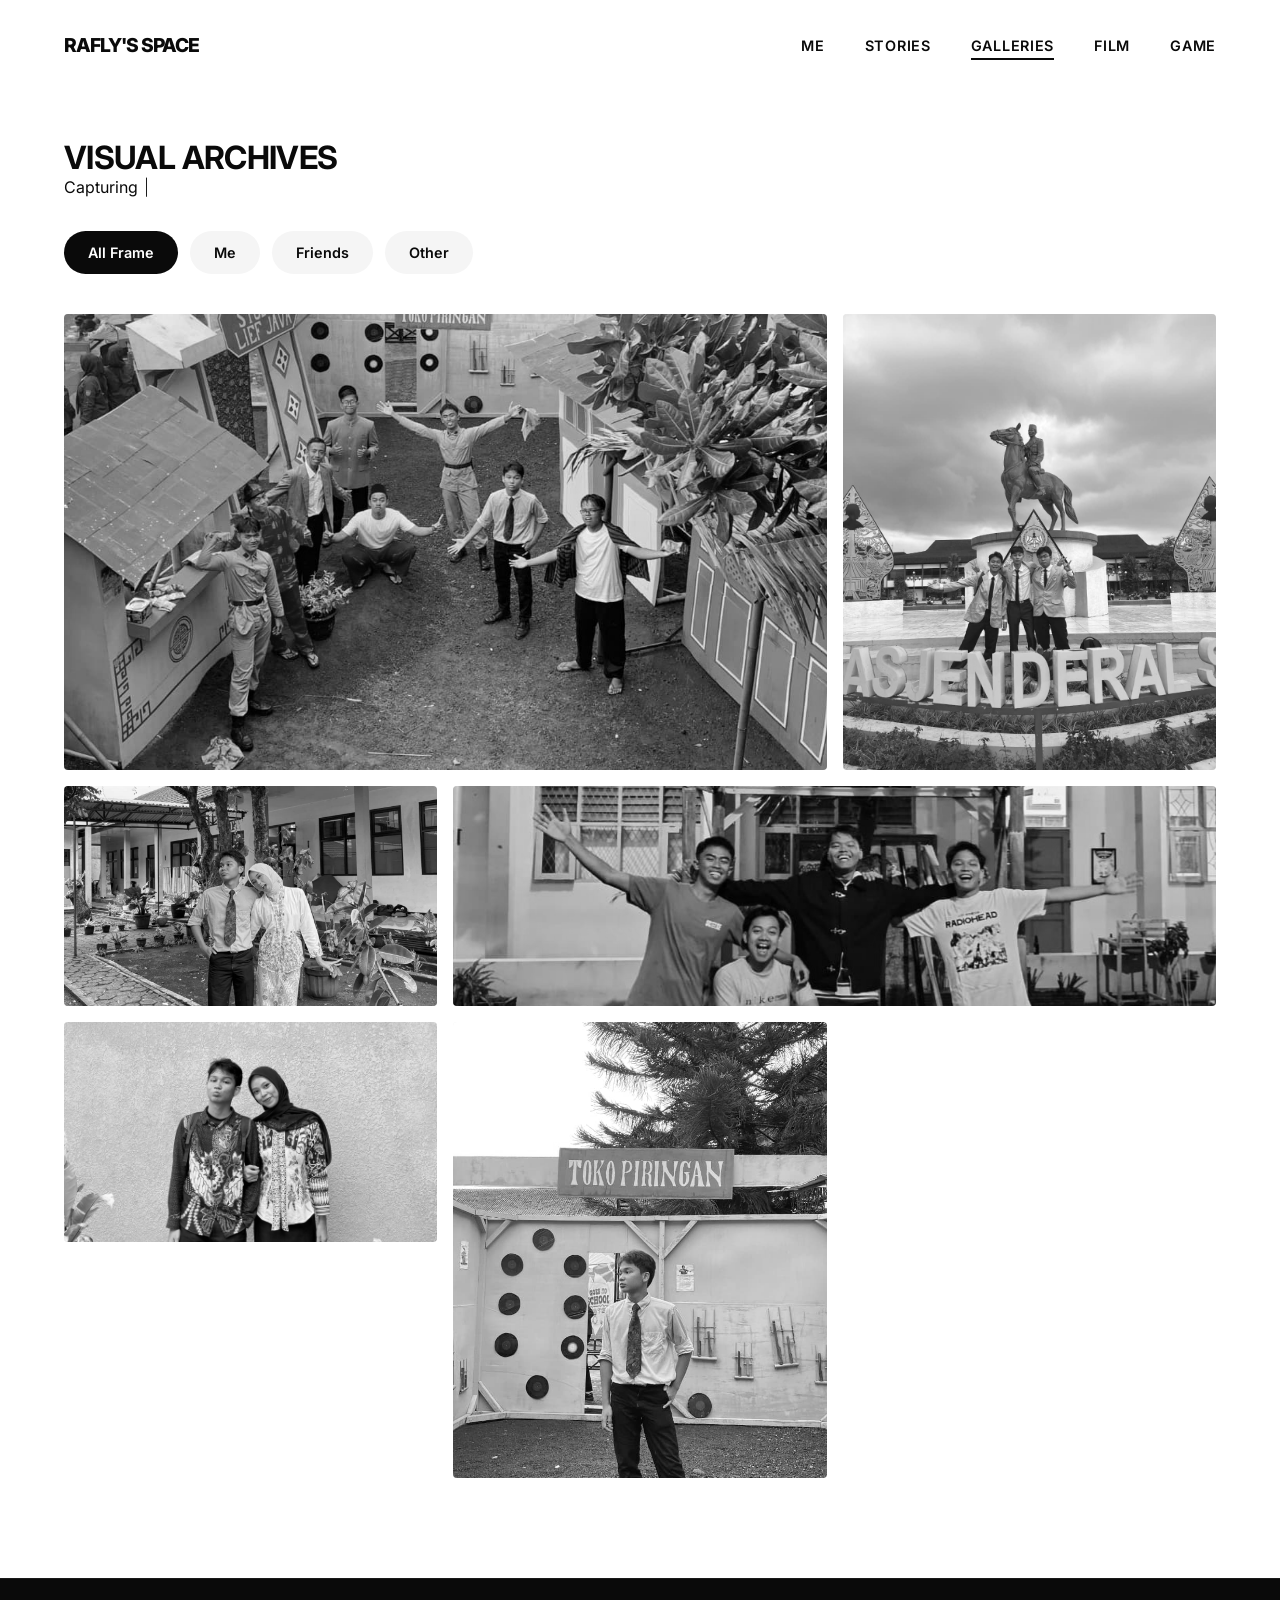
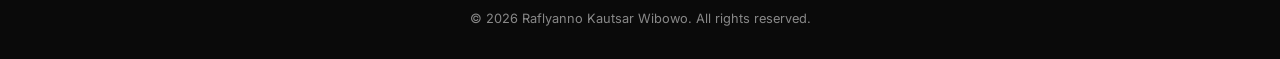
==== galleries.html @ 226706e0 "Add files via upload" ====
<!DOCTYPE html>
<html lang="id">
<head>
    <meta charset="UTF-8">
    <meta name="viewport" content="width=device-width, initial-scale=1.0">
    <title>Galleries - Rafly's Space</title>
    <link rel="preconnect" href="https://fonts.googleapis.com">
    <link rel="preconnect" href="https://fonts.gstatic.com" crossorigin>
    <link href="https://fonts.googleapis.com/css2?family=Inter:wght@400;600;700;800&display=swap" rel="stylesheet">
    
    <!-- Panggil style utama & style khusus galleries -->
    <link rel="stylesheet" href="style.css">
    <link rel="stylesheet" href="stylegalleries.css">
</head>
<body>

    <!-- Navigasi -->
    <nav class="navbar">
        <div class="logo">
            <a href="index.html">Rafly's Space</a>
        </div>
        <ul class="nav-links">
            <li><a href="me.html">Me</a></li>
            <li><a href="stories.html">Stories</a></li>
            <li><a href="galleries.html" class="active">Galleries</a></li>
            <li><a href="film.html">Film</a></li>
            <li><a href="game.html">Game</a></li>
        </ul>
    </nav>

    <!-- Konten Utama Galeri -->
    <main class="container nike-gallery-container">
        
        <div class="gallery-intro">
            <h1 class="nike-title">VISUAL ARCHIVES</h1>
            <p class="typing-text" data-words='["Capturing streets.", "Cinematic framing.", "Minimalist perspectives."]'>Stills from my lens.</p>
        </div>

        <!-- Trik Filter CSS Murni (Nike Pill Style) -->
        <input type="radio" id="gallery-all" name="gallery-filter" checked hidden>
        <input type="radio" id="gallery-street" name="gallery-filter" hidden>
        <input type="radio" id="gallery-cinema" name="gallery-filter" hidden>
        <input type="radio" id="gallery-minimal" name="gallery-filter" hidden>

        <div class="filter-pill-group">
            <label for="gallery-all" class="pill-btn">All Frame</label>
            <label for="gallery-street" class="pill-btn">Me</label>
            <label for="gallery-cinema" class="pill-btn">Friends</label>
            <label for="gallery-minimal" class="pill-btn">Other</label>
        </div>

        <!-- ASYMMETRICAL BENTO GRID LAYOUT -->
        <div class="bento-grid">
            
            <!-- FOTO 1: BESAR (Big Square) -->
            <div class="gallery-item item-big cat-street">
                <img src="Properti.jpeg" alt="Properti">
                <div class="item-overlay">
                    <span class="item-category">Property Kids</span>
                    <h3 class="item-caption">After Pagelaran</h3>
                </div>
            </div>

            <!-- FOTO 2: TINGGI (Vertical Wall) -->
            <div class="gallery-item item-tall cat-cinema">
                <img src="Uncut.jpeg" alt="Uncut">
                <div class="item-overlay">
                    <span class="item-category">Kipli at Unsoed</span>
                    <h3 class="item-caption">Physical Registration</h3>
                </div>
            </div>

            <!-- FOTO 3: KECIL STANDAR -->
            <div class="gallery-item cat-minimal">
                <img src="Potbar1.jpeg" alt="Potbar1">
                <div class="item-overlay">
                    <span class="item-category">R&K</span>
                    <h3 class="item-caption">After Pagelaran</h3>
                </div>
            </div>

            <!-- FOTO 4: LEBAR (Horizontal Landscape) -->
            <div class="gallery-item item-wide cat-cinema">
                <img src="Properti2.jpeg" alt="Properti2">
                <div class="item-overlay">
                    <span class="item-category">Property Kids</span>
                    <h3 class="item-caption">Where it all began</h3>
                </div>
            </div>

            <!-- FOTO 5: KECIL STANDAR -->
            <div class="gallery-item cat-street">
                <img src="Potbar2.jpeg" alt="Potbar2">
                <div class="item-overlay">
                    <span class="item-category">R&K</span>
                    <h3 class="item-caption">Graduation</h3>
                </div>
            </div>

            <!-- FOTO 6: TINGGI (Vertical Wall) -->
            <div class="gallery-item item-tall cat-minimal">
                <img src="Kipli.jpeg" alt="Kipli">
                <div class="item-overlay">
                    <span class="item-category">Kipli Cool</span>
                    <h3 class="item-caption">After Pagelaran </h3>
                </div>
            </div>

        </div>
    </main>

    <!-- MODAL LIGHTBOX INTERAKTIF (Pop-up Foto Fullscreen Modern) -->
    <div class="lightbox-modal" id="lightbox">
        <span class="lightbox-close">&times;</span>
        <img class="lightbox-content" id="lightbox-img" src="" alt="">
        <div class="lightbox-caption" id="lightbox-caption"></div>
    </div>

    <!-- Footer -->
    <footer class="footer">
        <p>&copy; 2026 Raflyanno Kautsar Wibowo. All rights reserved.</p>
    </footer>

    <!-- Hubungkan ke script global -->
    <script src="script.js" defer></script>
</body>
</html>
---- style.css ----
/* --- CSS RESET & VARIABLES --- */
:root {
    --black: #0a0a0a;
    --white: #ffffff;
    --gray: #888888;
    --light-gray: #f5f5f5;
    --border-color: #333333;
}

* {
    margin: 0;
    padding: 0;
    box-sizing: border-box;
}

body {
    font-family: 'Inter', sans-serif;
    background-color: var(--white);
    color: var(--black);
    line-height: 1.6;
    overflow-x: hidden;
}

a {
    text-decoration: none;
    color: inherit;
    transition: color 0.3s ease;
}

ul {
    list-style: none;
}

/* --- TYPOGRAPHY UTILITIES --- */
.text-gray { color: var(--gray); }
.text-white { color: var(--white); }
h1, h2, h3 { font-weight: 800; line-height: 1.1; letter-spacing: -0.03em; }
h2 { font-size: 2.5rem; margin-bottom: 1.5rem; }

.section {
    padding: 100px 5%;
}
.container {
    max-width: 1200px;
    margin: 0 auto;
}

/* --- NAVBAR --- */
.navbar {
    display: flex;
    justify-content: space-between;
    align-items: center;
    padding: 30px 5%;
    position: fixed;
    width: 100%;
    top: 0;
    background-color: rgba(255, 255, 255, 0.9);
    backdrop-filter: blur(10px);
    z-index: 1000;
}

.logo a {
    font-size: 1.2rem;
    font-weight: 800;
    letter-spacing: -0.05em;
    text-transform: uppercase;
}

.nav-links {
    display: flex;
    gap: 40px;
}

.nav-links a {
    font-size: 0.9rem;
    font-weight: 600;
    text-transform: uppercase;
    letter-spacing: 0.05em;
}

.nav-links a:hover {
    color: var(--gray);
}

.hamburger { display: none; } /* Hanya untuk mobile nanti */

/* --- HERO SECTION --- */
.hero {
    height: 100vh;
    display: flex;
    align-items: center;
    padding: 0 5%;
    padding-top: 80px;
}

.subtitle {
    font-size: 1rem;
    text-transform: uppercase;
    letter-spacing: 0.1em;
    color: var(--gray);
    margin-bottom: 20px;
    font-weight: 600;
}

.title {
    font-size: clamp(3rem, 8vw, 6rem);
}

/* --- ABOUT SECTION --- */
.about-grid {
    display: grid;
    grid-template-columns: 1fr 1fr;
    gap: 80px;
    align-items: center;
}

.about-text p {
    font-size: 1.1rem;
    margin-bottom: 20px;
}

.image-placeholder {
    width: 100%;
    aspect-ratio: 4/5;
    background-color: var(--light-gray);
    display: flex;
    justify-content: center;
    align-items: center;
    color: var(--gray);
    font-weight: 600;
    letter-spacing: 0.1em;
}

/* --- CONTACT SECTION --- */
.bg-black {
    background-color: var(--black);
    color: var(--white);
}

.contact-grid {
    display: grid;
    grid-template-columns: 1fr 1fr;
    gap: 80px;
}

.contact-details {
    margin-top: 40px;
}

.contact-details p {
    font-size: 1.2rem;
    margin-bottom: 10px;
}

/* Form Minimalis */
.input-group {
    margin-bottom: 30px;
}

input, textarea {
    width: 100%;
    background: transparent;
    border: none;
    border-bottom: 1px solid var(--border-color);
    padding: 15px 0;
    color: var(--white);
    font-size: 1rem;
    font-family: inherit;
    transition: border-color 0.3s ease;
}

input:focus, textarea:focus {
    outline: none;
    border-bottom: 1px solid var(--white);
}

.btn-submit {
    background-color: var(--white);
    color: var(--black);
    border: none;
    padding: 15px 40px;
    font-size: 0.9rem;
    font-weight: 600;
    letter-spacing: 0.1em;
    cursor: pointer;
    transition: background-color 0.3s ease, color 0.3s ease;
}

.btn-submit:hover {
    background-color: var(--gray);
    color: var(--white);
}

/* --- FOOTER --- */
.footer {
    text-align: center;
    padding: 30px 5%;
    font-size: 0.8rem;
    color: var(--gray);
    background-color: var(--black);
    border-top: 1px solid #1a1a1a;
}

/* --- RESPONSIVE MOBILE --- */
@media (max-width: 768px) {
    .nav-links { display: none; } /* Nav link disembunyikan di mobile untuk kesederhanaan saat ini */
    
    .about-grid, .contact-grid {
        grid-template-columns: 1fr;
        gap: 40px;
    }
}

/* Kotak pembungkus dibuat bulat sempurna */
.about-image {
    width: 350px;              /* Tentukan lebar lingkaran */
    height: 350px;             /* Tinggi HARUS SAMA dengan lebar agar bulat, bukan oval */
    border-radius: 50%;        /* Mengubah kotak menjadi lingkaran murni */
    overflow: hidden;          /* Memotong bagian gambar yang keluar dari lingkaran */
    border: 4px solid var(--black); /* Bingkai hitam minimalis ala Nike */
    box-shadow: 0 10px 30px rgba(0, 0, 0, 0.05); /* Bayangan halus agar estetik */
    margin: 0 auto;            /* Otomatis di tengah jika layar mengecil */
}

/* Pengaturan gambar di dalam lingkaran */
.about-image img {
    width: 100%;
    height: 100%;
    object-fit: cover;         /* Memastikan foto tidak gepeng dan terpotong rapi */
    object-position: center;   /* Fokus foto tetap di tengah */
    filter: grayscale(100%);   /* Efek hitam-putih estetik */
    transition: transform 0.5s ease, filter 0.5s ease;
}

/* Efek interaktif saat kursor menyentuh foto */
.about-image:hover img {
    filter: grayscale(0%);     /* Warna foto muncul kembali */
    transform: scale(1.05);    /* Foto sedikit membesar (zoom-in halus) */
}

/* --- TOMBOL EKSPLORASI BARU (STYLE NIKE MINIMALIS) --- */
.btn-explore {
    display: inline-block;
    margin-top: 25px;
    padding: 14px 30px;
    border: 1px solid var(--black);
    background-color: transparent;
    color: var(--black);
    font-size: 0.8rem;
    font-weight: 600;
    text-transform: uppercase;
    letter-spacing: 0.1em;
    transition: all 0.3s ease;
}

.btn-explore:hover {
    background-color: var(--black);
    color: var(--white);
}

/* Garis bawah untuk menu navbar yang sedang aktif */
.nav-links a.active {
    border-bottom: 2px solid var(--black);
    padding-bottom: 4px;
}

/* Garis bawah khusus untuk LOGO di pojok kiri atas saat aktif */
.logo a.active-logo {
    border-bottom: 2px solid var(--black);
    padding-bottom: 4px;
    display: inline-block; /* Memastikan garis pas di bawah teks logo */
}

/* --- AMBIENCE & MICRO-INTERACTIONS --- */

/* 1. Desain Bar Indikator Membaca (Muncul di paling atas layar saat scroll) */
.reading-progress-bar {
    position: fixed;
    top: 0;
    left: 0;
    height: 3px;
    background: #111; /* Berwarna hitam pekat konsisten dengan tema minimalis */
    width: 0%;
    z-index: 9999;
    transition: width 0.1s linear;
}

/* 2. Setup Efek Senter di Dalam Kartu Nike */
.nike-card::before {
    content: '';
    position: absolute;
    top: 0;
    left: 0;
    right: 0;
    bottom: 0;
    /* Membuat pendaran cahaya melingkar yang transparan mengikuti koordinat mouse */
    background: radial-gradient(600px circle at var(--mouse-x, 0px) var(--mouse-y, 0px), rgba(255, 255, 255, 0.18), transparent 40%);
    z-index: 2;
    pointer-events: none; /* Kursor tidak terhambat oleh lapisan efek */
    opacity: 0;
    transition: opacity 0.4s ease;
}

/* Senter menyala hanya saat kartu disentuh kursor */
.nike-card:hover::before {
    opacity: 1;
}

/* 3. Animasi Kursor Berkedip ala Mesin Tik */
.typing-text::after {
    content: '|';
    animation: blink 0.7s infinite;
    margin-left: 2px;
    font-weight: 300;
}

@keyframes blink {
    0%, 100% { opacity: 1; }
    50% { opacity: 0; }
}
---- stylegalleries.css ----
/* --- CONTAINER & INTRO --- */
.nike-gallery-container {
    padding-top: 140px;
    padding-bottom: 100px;
    width: 90%;
    max-width: 1400px;
    margin: 0 auto;
}

.gallery-intro {
    margin-bottom: 30px;
}

.nike-title {
    font-size: 2rem;
    font-weight: 700;
    letter-spacing: -0.02em;
    text-transform: uppercase;
}

/* --- FILTER PILL BUTTONS (NIKE LOOK) --- */
.filter-pill-group {
    display: flex;
    gap: 12px;
    margin-bottom: 40px;
    flex-wrap: wrap;
}

.pill-btn {
    display: inline-block;
    padding: 10px 24px;
    background-color: #f5f5f5;
    color: var(--black);
    border-radius: 30px;
    font-size: 0.9rem;
    font-weight: 600;
    cursor: pointer;
    transition: all 0.2s ease;
}

/* Logika Tombol Menyala Hitam saat Aktif */
#gallery-all:checked ~ .filter-pill-group label[for="gallery-all"],
#gallery-street:checked ~ .filter-pill-group label[for="gallery-street"],
#gallery-cinema:checked ~ .filter-pill-group label[for="gallery-cinema"],
#gallery-minimal:checked ~ .filter-pill-group label[for="gallery-minimal"] {
    background-color: var(--black);
    color: var(--white);
}

/* Logika Menyembunyikan Foto yang Tidak Sesuai Kategori */
#gallery-street:checked ~ .bento-grid .gallery-item:not(.cat-street),
#gallery-cinema:checked ~ .bento-grid .gallery-item:not(.cat-cinema),
#gallery-minimal:checked ~ .bento-grid .gallery-item:not(.cat-minimal) {
    display: none;
}

/* --- ASYMMETRICAL BENTO GRID SYSTEM --- */
.bento-grid {
    display: grid;
    grid-template-columns: repeat(auto-fill, minmax(280px, 1fr));
    grid-auto-rows: 220px; /* Tinggi dasar baris grid */
    gap: 16px;
    grid-auto-flow: dense; /* Menginstruksikan CSS untuk mengisi celah kosong otomatis */
}

/* --- UKURAN KARTU KUSTOM (BENTO STYLE) --- */
.gallery-item {
    position: relative;
    overflow: hidden;
    background-color: #f0f0f0;
    cursor: pointer;
    border-radius: 4px;
}

/* Ukuran Lebar (Horizontal) */
.gallery-item.item-wide {
    grid-column: span 2;
}

/* Ukuran Tinggi (Vertical) */
.gallery-item.item-tall {
    grid-row: span 2;
}

/* Ukuran Besar (Square Jumbo) */
.gallery-item.item-big {
    grid-column: span 2;
    grid-row: span 2;
}

/* --- GAMBAR & INTERAKSI HOVER --- */
.gallery-item img {
    width: 100%;
    height: 100%;
    object-fit: cover;
    filter: grayscale(100%); /* Awalnya B&W ala portofolio premium */
    transition: transform 0.6s cubic-bezier(0.25, 1, 0.5, 1), filter 0.6s ease;
}

/* Saat didekati mouse: Berubah warna asli & nge-zoom halus */
.gallery-item:hover img {
    transform: scale(1.03);
    filter: grayscale(0%);
}

/* Overlay Gelap & Teks Keterangan Foto */
.item-overlay {
    position: absolute;
    bottom: 0;
    left: 0;
    width: 100%;
    padding: 25px;
    background: linear-gradient(to top, rgba(0,0,0,0.7) 0%, rgba(0,0,0,0) 100%);
    color: var(--white);
    opacity: 0;
    transition: opacity 0.3s ease;
    display: flex;
    flex-direction: column;
    justify-content: flex-end;
}

.gallery-item:hover .item-overlay {
    opacity: 1; /* Teks muncul hanya saat di-hover */
}

.item-category {
    font-size: 0.75rem;
    text-transform: uppercase;
    letter-spacing: 0.1em;
    font-weight: 600;
    margin-bottom: 5px;
    color: rgba(255,255,255,0.7);
}

.item-caption {
    font-size: 1.1rem;
    font-weight: 700;
}

/* --- PREMIUM LIGHTBOX MODAL EFFECT --- */
.lightbox-modal {
    display: none;
    position: fixed;
    z-index: 10000;
    top: 0;
    left: 0;
    width: 100%;
    height: 100%;
    background-color: rgba(0, 0, 0, 0.85);
    backdrop-filter: blur(15px); /* Efek kaca buram premium di latar belakang */
    -webkit-backdrop-filter: blur(15px);
    justify-content: center;
    align-items: center;
    flex-direction: column;
    padding: 40px;
}

.lightbox-content {
    max-width: 85%;
    max-height: 75vh;
    object-fit: contain;
    border-radius: 4px;
    animation: zoomAnimation 0.3s cubic-bezier(0.25, 1, 0.5, 1);
}

@keyframes zoomAnimation {
    from { transform: scale(0.95); opacity: 0; }
    to { transform: scale(1); opacity: 1; }
}

.lightbox-close {
    position: absolute;
    top: 30px;
    right: 40px;
    color: #fff;
    font-size: 40px;
    font-weight: 300;
    cursor: pointer;
    transition: transform 0.2s ease;
}

.lightbox-close:hover {
    transform: scale(1.1);
}

.lightbox-caption {
    margin-top: 20px;
    color: #fff;
    font-size: 1.1rem;
    font-weight: 600;
    letter-spacing: -0.01em;
}

/* --- RESPONSIVE ADJUSTMENT --- */
@media (max-width: 768px) {
    .bento-grid {
        grid-template-columns: repeat(auto-fill, minmax(220px, 1fr));
        grid-auto-rows: 180px;
    }
    .gallery-item.item-wide, .gallery-item.item-big {
        grid-column: span 1; /* Di HP, ukuran lebar kembali normal agar pas di layar */
    }
}
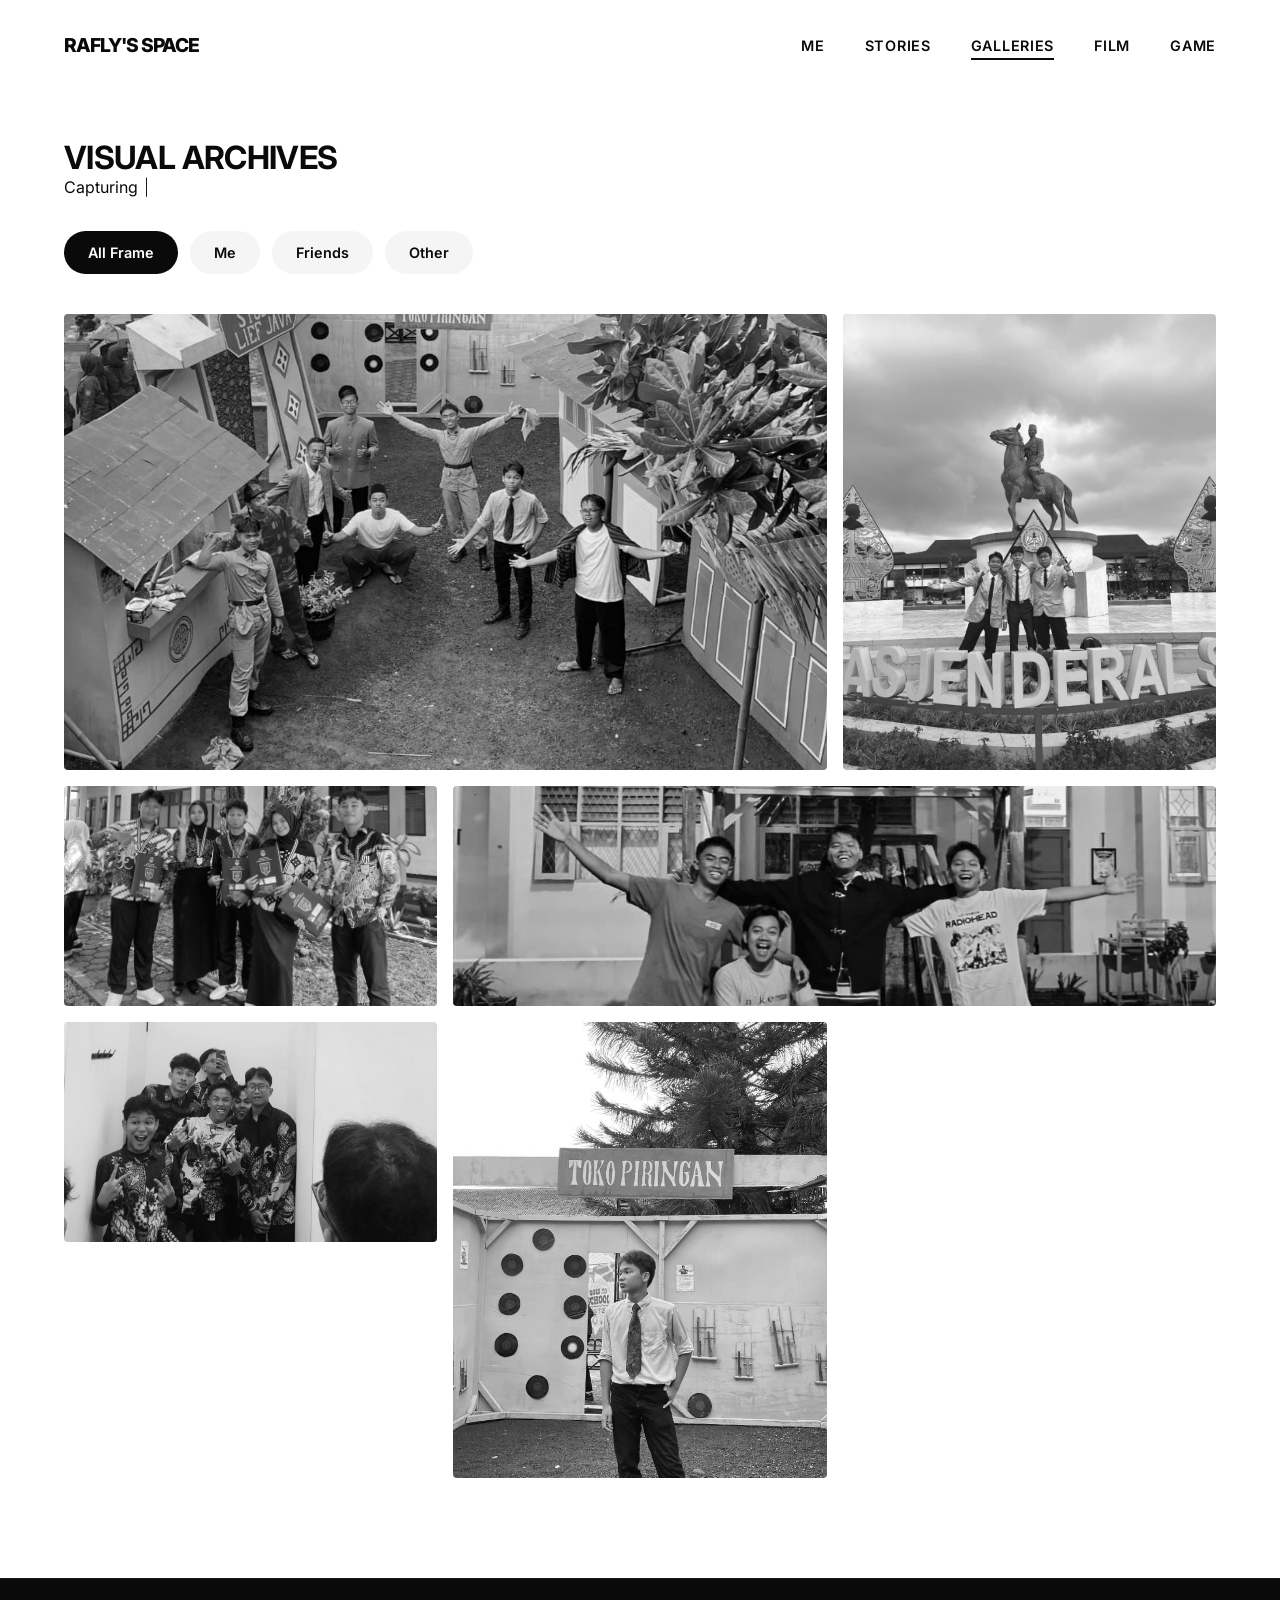
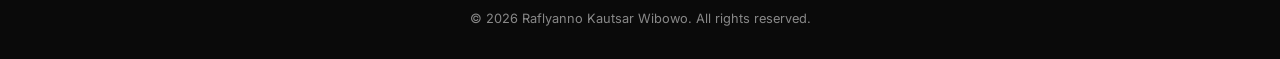
==== commit e50cde4f: "Update galleries.html" ====
--- a/galleries.html
+++ b/galleries.html
@@ -72,10 +72,10 @@
 
             <!-- FOTO 3: KECIL STANDAR -->
             <div class="gallery-item cat-minimal">
-                <img src="Potbar1.jpeg" alt="Potbar1">
+                <img src="kodomo.jpeg" alt="kodomo">
                 <div class="item-overlay">
-                    <span class="item-category">R&K</span>
-                    <h3 class="item-caption">After Pagelaran</h3>
+                    <span class="item-category">Kodomo</span>
+                    <h3 class="item-caption">Last day as agit</h3>
                 </div>
             </div>
 
@@ -90,9 +90,9 @@
 
             <!-- FOTO 5: KECIL STANDAR -->
             <div class="gallery-item cat-street">
-                <img src="Potbar2.jpeg" alt="Potbar2">
+                <img src="scietre.jpeg" alt="scietre">
                 <div class="item-overlay">
-                    <span class="item-category">R&K</span>
+                    <span class="item-category">Scietre</span>
                     <h3 class="item-caption">Graduation</h3>
                 </div>
             </div>
@@ -124,4 +124,4 @@
     <!-- Hubungkan ke script global -->
     <script src="script.js" defer></script>
 </body>
-</html>+</html>
--- a/style.css
+++ b/style.css
@@ -317,4 +317,105 @@
 @keyframes blink {
     0%, 100% { opacity: 1; }
     50% { opacity: 0; }
-}+}
+
+/* ========================================================
+   CSS PENYELAMAT: FIX NAVBAR MOBILE HILANG
+   ======================================================== */
+
+@media (max-width: 768px) {
+    /* 1. Paksa kontainer utama navbar untuk SELALU MUNCUL di HP */
+    .navbar {
+        display: flex !important; /* Memaksa navbar tidak tersembunyi */
+        position: fixed !important;
+        top: 0 !important;
+        left: 0 !important;
+        width: 100% !important;
+        height: 70px !important; /* Mengunci tinggi navbar di HP */
+        background-color: #ffffff !important; /* Memaksa latar belakang putih */
+        justify-content: space-between !important;
+        align-items: center !important;
+        padding: 0 24px !important;
+        box-sizing: border-box !important;
+        z-index: 9999 !important;
+        border-bottom: 1px solid #eee !important;
+    }
+
+    /* 2. Pastikan teks Logo "Rafly's Space" berwarna hitam pekat */
+    .navbar .logo a {
+        color: #111111 !important;
+        font-visible: linear;
+        display: block !important;
+        z-index: 10001 !important;
+    }
+
+    /* 3. Paksa Tombol Hamburger Muncul di Pojok Kanan Atas */
+    .hamburger {
+        display: flex !important; /* Mencegah hamburger ikut tersembunyi */
+        flex-direction: column !important;
+        justify-content: space-between !important;
+        width: 24px !important;
+        height: 16px !important;
+        cursor: pointer !important;
+        z-index: 10001 !important; /* Lapisan di atas menu overlay */
+    }
+
+    /* Garis pembuat simbol hamburger */
+    .hamburger span {
+        display: block !important;
+        width: 100% !important;
+        height: 2px !important;
+        background-color: #111111 !important; /* Warna hitam pekat agar kontras */
+        transition: all 0.3s ease-in-out !important;
+    }
+
+    /* 4. Menu Overlay yang Meluncur Turun */
+    .nav-links {
+        display: flex !important;
+        flex-direction: column !important;
+        justify-content: center !important;
+        align-items: center !important;
+        position: fixed !important;
+        top: -100vh !important; /* Bersembunyi di atas sebelum diklik */
+        left: 0 !important;
+        width: 100% !important;
+        height: 100vh !important;
+        background-color: #ffffff !important;
+        gap: 30px !important;
+        transition: top 0.4s cubic-bezier(0.25, 1, 0.5, 1) !important;
+        z-index: 9998 !important;
+        padding: 0 !important;
+        margin: 0 !important;
+    }
+
+    /* Tampilkan menu saat berstatus aktif (diklik) */
+    .nav-links.active {
+        top: 0 !important;
+    }
+
+    .nav-links a {
+        color: #111111 !important;
+        font-size: 1.3rem !important;
+        font-weight: 700 !important;
+        text-transform: uppercase !important;
+    }
+
+    /* 5. Animasi Garis Hamburger Menjadi Silang (X) */
+    .hamburger.active span:nth-child(1) {
+        transform: translateY(7px) rotate(45deg) !important;
+    }
+    .hamburger.active span:nth-child(2) {
+        opacity: 0 !important;
+        transform: translateX(-10px) !important;
+    }
+    .hamburger.active span:nth-child(3) {
+        transform: translateY(-7px) rotate(-45deg) !important;
+    }
+}
+
+/* Memastikan tombol hamburger tersembunyi total saat di PC/Laptop */
+@media (min-width: 769px) {
+    .hamburger {
+        display: none !important;
+    }
+}
